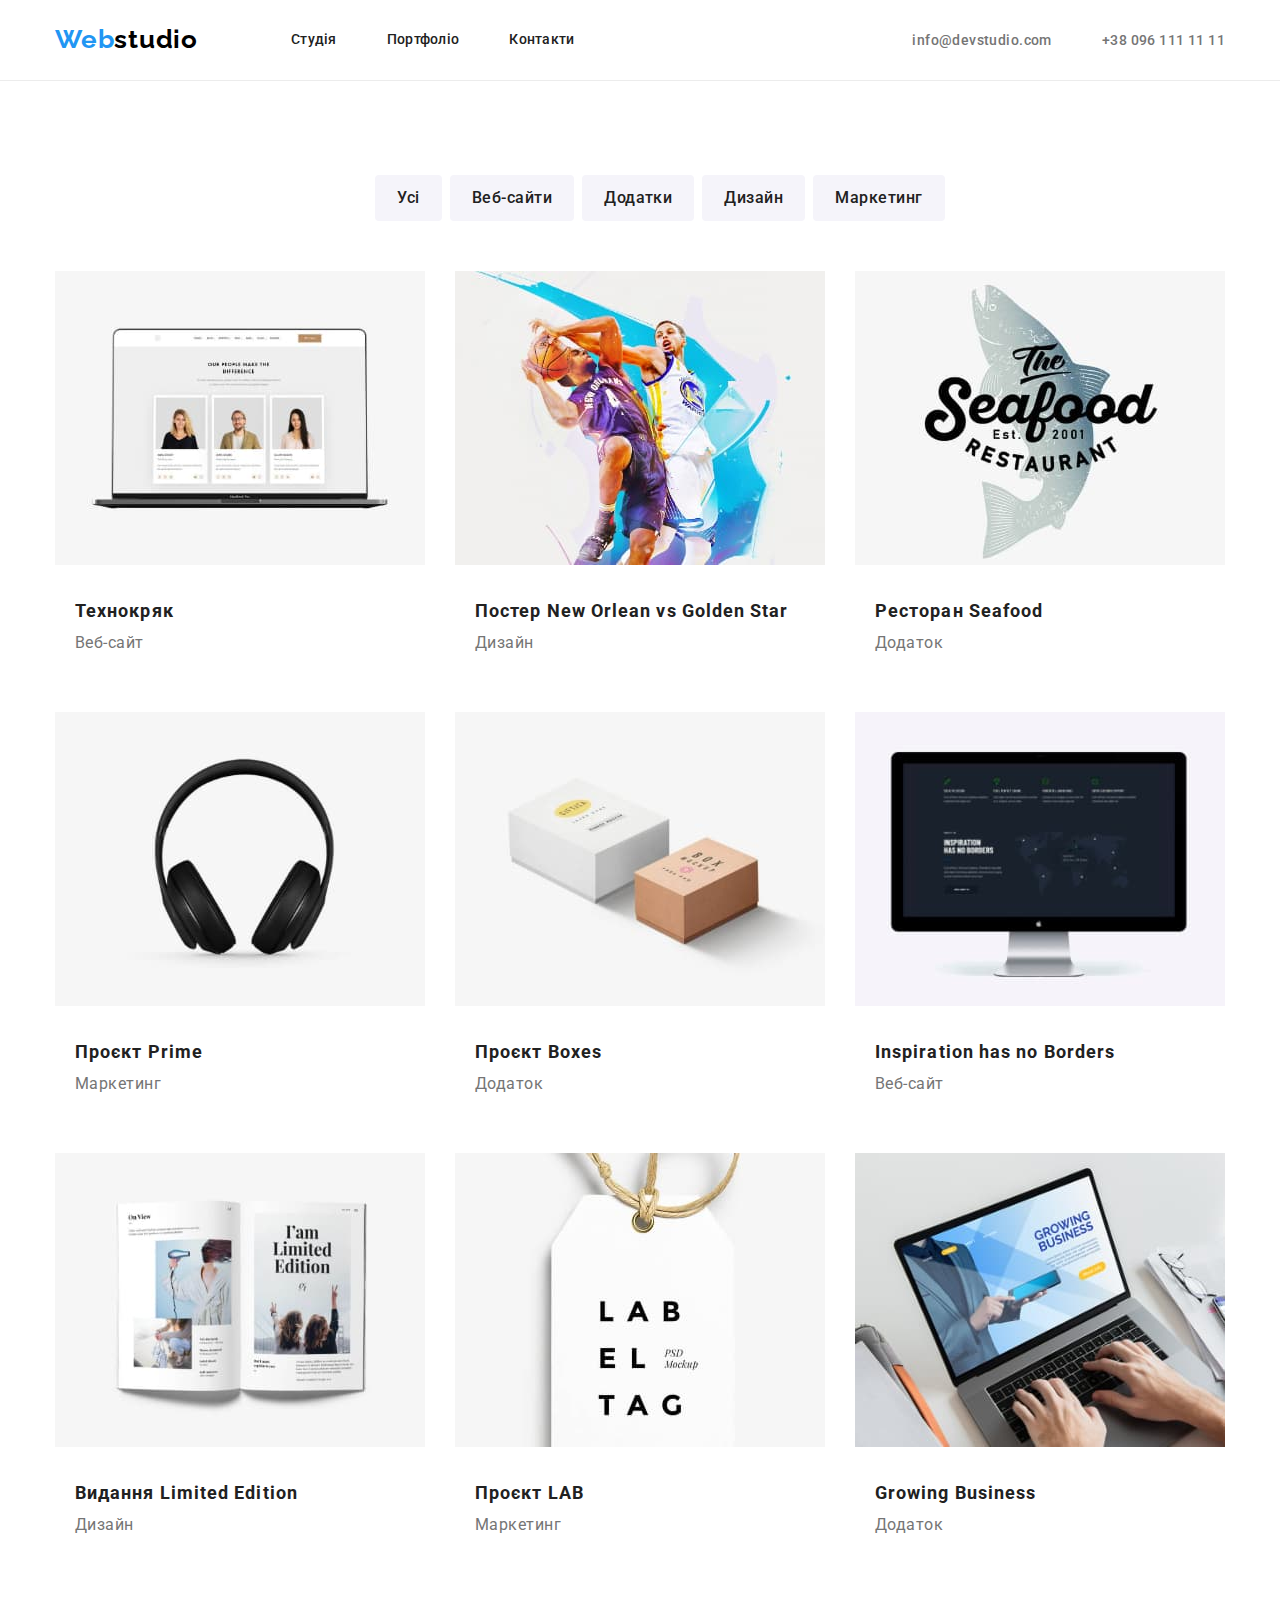
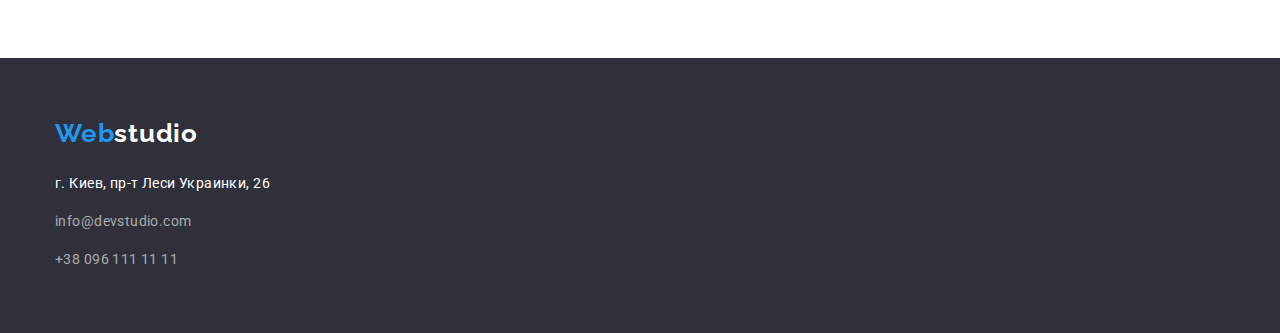
==== portfolio.html @ 4bb96e83 "start" ====
<!DOCTYPE html>
<html lang="uk">

<head>
    <meta charset="UTF-8">
    <meta http-equiv="X-UA-Compatible" content="IE=edge">
    <meta name="viewport" content="width=device-width, initial-scale=1.0">
    <title>Document</title>
    <link rel="preconnect" href="https://fonts.googleapis.com">
    <link rel="preconnect" href="https://fonts.gstatic.com" crossorigin>
    <link href="https://fonts.googleapis.com/css2?family=Raleway:wght@700&family=Roboto:wght@400;500;700;900&display=swap"
        rel="stylesheet">
    <link rel="stylesheet" href="css/styles.css">

</head>

<body>
    <header class="headerr">
        <div class="conteiner">
            <nav class="head-naw"> <a href="/index.html" class="logo">Web<span class="stud">studio</span></a>
                <ul class="siste-nav list">
                    <li class="siste-li"><a href="./index.html" class="link">Студія</a></li>
                    <li class="siste-li"><a href="./portfolio.html" class="link">Портфоліо</a></li>
                    <li class="siste-li"><a href="./index.html" class="link">Контакти</a></li>
                </ul>
    
                <ul class="info list">
                    <li class="info-contackt"><a href="mailto:info@devstudio.com" class="contackts">info@devstudio.com</a>
                    </li>
                    <li class="info-contackt"><a href="tel:+380961111111" class="contackts">+38 096 111 11 11</a></li>
    
                </ul>
            </nav>
        </div>
    </header>
     <main>
        <!-- верхня частину -->
    <section class="about-porfolio porf-head">
        <div class="conteiner">
        <h1 class=" visually-hidden">Портфоліо</h1>
            <ul class="ebout-li list">
                <li class="ebount-link"><button type="button" class="btn">Усі</button></li>
                <li class="ebount-link"><button type="button" class="btn">Веб-сайти</button></li>
                <li class="ebount-link"><button type="button" class="btn">Додатки</button></li>
                <li class="ebount-link"><button type="button" class="btn">Дизайн</button></li>
                <li class="ebount-link"><button type="button" class="btn">Маркетинг</button></li>
                
            </ul>
        

            
        <!-- середина фото і опис робіт-->

        
            <ul class="hero list">  
                <li class="hero-child"> <img src="./img/porfolio/texno.jpg" alt="технокряк" width="370">
                <div class="hero-block">
                    <h2 class="hero-titel">Технокряк</h2>
                   <p class="hero-text">Веб-сайт</p>
                </div>
                </li>
            
                <li class="hero-child"> <img src="./img/porfolio/poster.jpg" alt="баскедбольні гравці" width="370">
                <div class="hero-block">
                    <h2 class="hero-titel">Постер New Orlean vs Golden Star</h2>
                    <p class="hero-text">Дизайн</p>
                    </div>
                </li>

                <li class="hero-child"> <img src="./img/porfolio/restuarent.jpg" alt="акула" width="370">
                <div class="hero-block">
                    <h2 class="hero-titel">Ресторан Seafood</h2>
                    <p class="hero-text">Додаток</p>
                    </div>
                </li>

                <li class="hero-child"> <img src="./img/porfolio/prime.jpg" alt="навушники" width="370">
                <div class="hero-block">
                    <h2 class="hero-titel">Проєкт Prime</h2>
                    <p class="hero-text">Маркетинг</p>
                    </div>
                </li>

                <li class="hero-child"> <img src="./img/porfolio/box.jpg" alt="Коробка" width="370">
                    <div class="hero-block">
                    <h2 class="hero-titel">Проєкт Boxes</h2>
                    <p class="hero-text">Додаток</p>
                    </div>
                </li>

                <li class="hero-child"> <img src="./img/porfolio/imac.jpg" alt="компютер" width="370">
                <div class="hero-block">
                    <h2 class="hero-titel">Inspiration has no Borders</h2>
                    <p class="hero-text">Веб-сайт</p>
                    </div>
                </li>

                <li class="hero-child"> <img src="./img/porfolio/book.jpg" alt="книга" width="370">
                    <div class="hero-block">
                    <h2 class="hero-titel">Видання Limited Edition</h2>
                    <p class="hero-text">Дизайн</p>
                    </div>
                </li>
                
                <li class="hero-child"> <img src="./img/porfolio/lab.jpg" alt="картинка" width="370">
                <div class="hero-block">
                    <h2 class="hero-titel">Проєкт LAB</h2>
                    <p class="hero-text">Маркетинг</p>
                    </div>
                </li>

                <li class="hero-child"> <img src="./img/porfolio/macbook.jpg" alt="компютер" width="370">
                <div class="hero-block">
                    <h2 class="hero-titel">Growing Business</h2>
                    <p class="hero-text">Додаток</p>
                    </div>
                </li>
            </ul>

        </div>
    </section>
       
</main>
   

    <footer class="footer">
        <div class="conteiner">
            <div class="adres">
                <a href="index.html" class="logo">Web<span class="llogo">studio</span></a>
                <address class="address">
                    <ul class="titel list">
                        <li><a href="https://goo.gl/maps/CPtrU1FHBa2aNyZL9" target="_blank"
                                rel="noopener noreferrer nofollow" class="adress">г. Киев, пр-т Леси
                                Украинки, 26</a></li>
                        <li><a href="mailto:info@devstudio.com" class="contackt">info@devstudio.com</a></li>
                        <li><a href="tel:+380961111111" class="contackt">+38 096 111 11 11</a></li>
                    </ul>
                </address>
            </div>
        </div>
    </footer>
</body>

</html>
---- css/styles.css ----
/* основний колір color: #212121; */

/* синій колір #2196F3 */

/* для контактів #757575 */ 

/* для лого 2 #000000*/ 

/* для фону кнопки #F5F4FA */

/* для білого тексту #FFFFFF; */



h1,
h2,
h3,
h4,
h5,
h6,
ul,
p { margin: 0;
}

.conteiner { width: 1170px;
margin: 0 auto;
padding-left: 15px;
padding-right: 15px;}



:root { 
    --basic-colour:#212121;
    --minor-colour:#2196F3;
    --contacts-coluor:#757575;
    --logo-colour:#000000; 
    --button-colour:#F5F4FA;
    --text-wite:#FFFFFF; 
    --fon-colour: #F5F5F5;
    --footer-colour:rgba(255, 255, 255, 0.6);
    --button-active: #188CE8;
    --sectiom-dark-:#2F303A;
    --box-shadow-cart :0px 1px 3px rgba(0, 0, 0, 0.12),
        0px 1px 1px rgba(0, 0, 0, 0.14),
        0px 2px 1px rgba(0, 0, 0, 0.2);}

body { 
 color:var(--basic-colour);
 font-family: 'Roboto' , sans-serif; 
 font-style: normal;
margin: 0px;}
 
 /* загального використання */
 .visually-hidden { position: absolute;
        white-space: nowrap;
        width: 1px;
        height: 1px;
        overflow: hidden;
        border: 0;
        padding: 0;
        clip: rect(0 0 0 0);
        clip-path: inset(50%);
        margin: -1px;}
 
        .list {list-style: none;}

/* шапка */

.headerr {
border-bottom: 1px solid #ECECEC;}


.headerr .link{display: block;
text-decoration: none;
padding: 32px 0px;}

.headerr .head-naw { display: flex;
    align-items: center;}


.headerr .logo { margin-right: 93px;
    padding: 24px 0px;
    
    font-family: 'Raleway';
    font-weight: 700;
    font-size: 26px;
    line-height: 1.2;
    letter-spacing: 0.03em;
    color: var(--minor-colour);
    text-decoration: none;}
.logo .stud {color: var(--logo-colour);}



.siste-nav .link {
    font-weight: 500;
    font-size: 14px;
    line-height: 1.14;
    letter-spacing: 0.02em;
color: var(--basic-colour);}
.siste-nav .link:hover { color: var(--minor-colour);}
.siste-nav .link:focus { color: var(--minor-colour);}

.siste-nav {display: flex;
padding: 0px;}





/* контакти */


.info {display: flex;
align-items: baseline;}
 
.siste-nav { gap: 50px;}

.info {margin-left: auto;}

.info .info-contackt:last-child {margin-left: 50px;}

.info .contackts {
padding-top: 32px;
padding-bottom: 32px;
     
    font-weight: 500;
    font-size: 14px;
    line-height: 2.0;
    letter-spacing: 0.03em;
    color: var(--contacts-coluor);}



.info .contackts:hover, 
.info .contackts:focus
 {color: var(--minor-colour);}

.headerr .link {text-decoration:none}
.headerr .logo {text-decoration: none}
.headerr .contackts {text-decoration: none}
/* верхня частина*/

.about {background-color:var(--sectiom-dark-);
    padding-top: 200px;
    padding-bottom: 200px;
}

.about .titel {
    margin: 0 auto;
    max-width: 696px;
    text-align: center;
    font-weight: 900;
    font-size: 44px;
    line-height: 1.36;
    letter-spacing: 0.06em;
    text-transform: uppercase;
    color: var(--text-wite)}

    .about  .about-btn { 
        border: none;
        color: var(--text-wite);
        background-color: var(--minor-colour);  
        cursor: pointer;
        font-weight: 700;
        font-size: 16px;
        line-height: 1.87;
        letter-spacing: 0.06em;}

       .about .about-btn {
        display: block;
        margin: 0 auto ;
        margin-top: 30px;
        padding: 10px 32px;
       
        border-radius: 4px;
        box-shadow: 0px 4px 4px rgba(0, 0, 0, 0.15);
        font-family: 'Roboto',sans-serif;}

        .about .about-btn:hover {background-color: var(--button-active);}
        .about .about-btn:focus {background-color: var(--button-active);}
                
.

 

  /*-- про нас */
  .about-us {background-color: var(--fon-colour);
}
  .about-us .titel {
    
    margin-bottom: 10px;
    font-weight: 700;
    font-size: 14px;
    line-height: 1.2;
    letter-spacing: 0.03em;
    text-transform: uppercase;
    color: var(--basic-colour);
    text-transform: uppercase;}

    .about-us .text {
        font-weight: 400;
        font-size: 14px;
        line-height: 2.0;
        letter-spacing: 0.03em;
        color: var(--contacts-coluor);}

    .about-us .about-me { 
        display: flex;
        padding-top: 94px;
        padding-bottom: 94px;
        padding-left: 0px;
    }
    
    
   
    .about-us  .list-li { width: 270px;}
        .about-us .list-li:not(:last-child) {margin-right: 30px;}

    
     
/* -- чим ми займаємось-- */
.our-work {padding-bottom: 94px;}

.our-work .our-work-titel {
    text-align: center;
   margin-bottom: 50px;
    
    font-weight: 700;
    font-size: 36px;
    line-height: 1.2;
    letter-spacing: 0.03em;
    color: var(--basic-colour);}

 .work { display: flex;
         padding-left: 0px;
        margin: -15px;}


.work-li {margin: 15px;}

 /*.work>.work-li {
    flex-basis: 270px;
}

.work .work-li+.work-li {
    margin-left: 30px;
} */
 

/* -- наша команда -- */
 
.team {background-color: var(--button-colour);

padding-top: 94px;
padding-bottom: 94px;}

.team .cart {background-color: var(--text-wite);
box-shadow: var(--box-shadow-cart);
}
.team .titel {
    margin-bottom: 50px;
    
    text-align: center;
    font-weight: 700;
    font-size: 36px;
    line-height: 1.2;
   letter-spacing: 0.03em;
    color:var(--basic-colour);}

.team .men {
        padding-top: 30px;
        text-align: center;
        font-weight: 500;
        font-size: 16px;
        line-height: 1.2;
        letter-spacing: 0.03em;
        color:var(--basic-colour);}

.team .text {margin-top: 10px;
            padding-bottom: 30px;
            text-align: center;
            font-weight: 400;
            font-size: 16px;
            line-height: 1.2;
            letter-spacing: 0.03em;
            color:var(--contacts-coluor);}

        .team-lid { padding: 0px;}

        .team .team-lid { display: flex;}
        .team .cart + .cart { margin-left: 30px;}

/* 2 верхня частина для порфоліо навігація*/

.about-porfolio {text-align: center;
padding-top: 94px;
padding-bottom: 94px;}

.about-porfolio .ebout-li {display: flex;
    justify-content: center;
margin-bottom: 50px;
gap: 8px;}


.ebout-li .btn { border-radius: 4px;
border: 0px;}
.ebout-li .btn { padding: 6px 22px;}

.about-porfolio .btn {background: #F5F4FA;
    color:var(--basic-colour);
    font-family: 'Roboto';
    font-weight: 500;
    font-size: 16px;
    line-height: 2.15;
    letter-spacing: 0.03em;
    cursor: pointer;}

.about-porfolio .btn:hover,
.about-porfolio .btn:focus {background-color: var(--minor-colour);
color: var(--text-wite);}

.ebout-li {
    
    font-weight: 500;
    font-size: 16px;
    line-height: 1.6;
    letter-spacing: 0.03em;}

    
/* 2 середина фото і опис робіт*/



.hero {display: flex;
flex-wrap: wrap;
margin: -15px;
padding: 0px;} 

.hero-child {
    flex-basis: calc(100% / 3 - 30px);
    margin: 15px; }

.hero-block { padding: 24px 20px;}
 
.hero-titel {
    
    text-align: initial;
    font-weight: 700;
    font-size: 18px;
    line-height: 2.0;
    letter-spacing: 0.06em;
    color:var(--basic-colour); }

.hero-text {
   

    text-align: initial;
    font-weight: 400;
    font-size: 16px;
    line-height: 1.8;
    letter-spacing: 0.03em;
    color: var(--contacts-coluor);}


/* підвал */
.footer {background-color: #2F303A;
padding-top: 60px;
padding-bottom: 60px;
font-family: 'Roboto';
font-style: normal;
}

.footer .logo {margin-bottom: 20px;
    display: inline-block;

    font-family: 'Raleway';
    font-weight: 700;
    font-size: 26px;
    line-height: 1.2;
    letter-spacing: 0.03em;
    color: var(--minor-colour);
    text-decoration: none;}

.address { font-family:normal;
}

.footer  .llogo {color:var(--text-wite);
}



.titel {font-family: 'Roboto';
    font-style: normal;
     padding: 0px;} 

   .footer .contackt {

    font-weight: 400;
    font-size: 14px;
    line-height: 2.0;
    letter-spacing: 0.03em;
    color:var(--footer-colour);
    text-decoration: none;
    font-style: normal;}
    .footer .contackt:hover {color: var(--minor-colour);}
    .footer .contackt:focus {color: var(--minor-colour);}  

    .footer .adress {
        font-weight: 400;
        font-size: 14px;
        line-height: 2.0;
        letter-spacing: 0.03em;
        color:var(--text-wite);
        text-decoration: none;
        font-style: normal;}

     .footer .adress:hover {color: var(--minor-colour);}
     .footer .adress:focus { color: var(--minor-colour);}
      
      .footer .titel li{margin-bottom: 10px;}
          .footer .titel li:last-child{margin-bottom: 0px;}
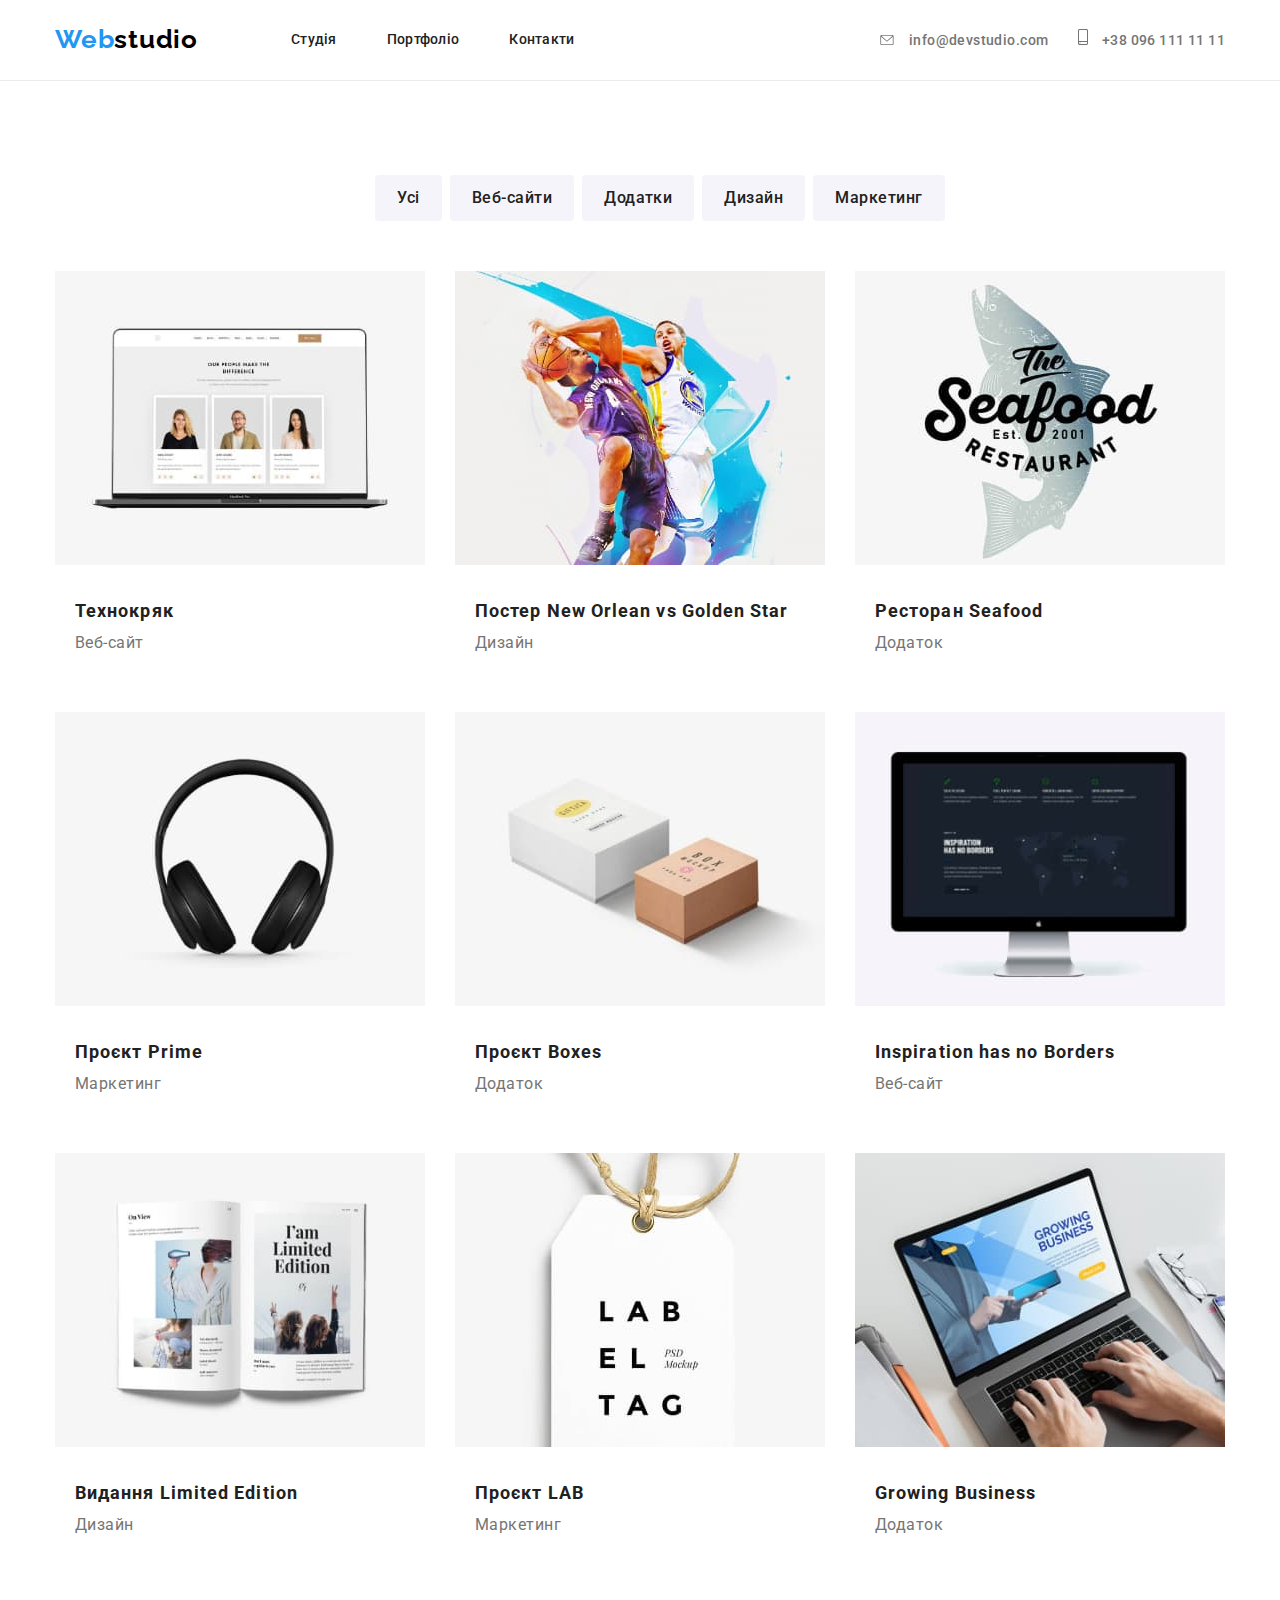
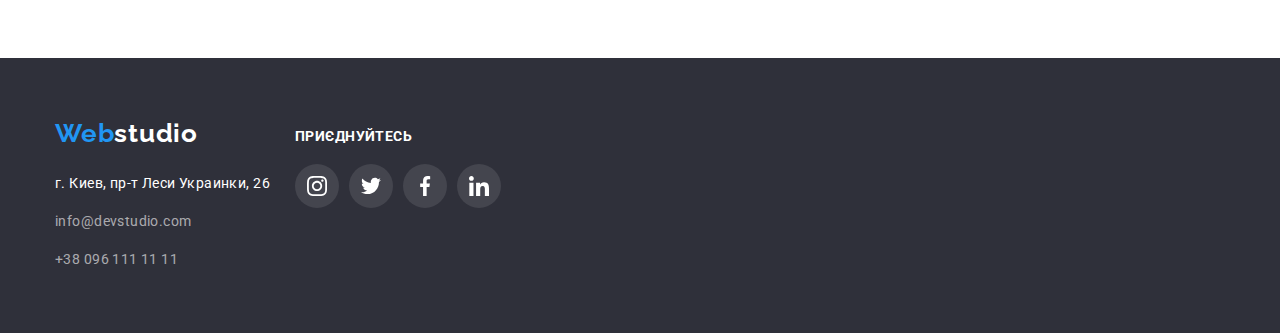
==== commit 7bce6f3f: "home-work-4-17-09" ====
--- a/portfolio.html
+++ b/portfolio.html
@@ -25,9 +25,27 @@
                 </ul>
     
                 <ul class="info list">
-                    <li class="info-contackt"><a href="mailto:info@devstudio.com" class="contackts">info@devstudio.com</a>
+    
+                    <li class="info-contackt">
+                        <a href="mailto:info@devstudio.com" class="contackts">
+    
+                            <svg class="info-card" width="16" height="10">
+                                <use href="./img/sprite.svg#envelope"></use>
+                            </svg>
+                            info@devstudio.com
+    
+                        </a>
                     </li>
-                    <li class="info-contackt"><a href="tel:+380961111111" class="contackts">+38 096 111 11 11</a></li>
+    
+                    <li class="info-contackt">
+                        <a href="tel:+380961111111" class="contackts">
+    
+                            <svg class="info-card" width="10" height="16">
+                                <use href="./img/sprite.svg#smartphone"></use>
+                            </svg>
+    
+                            +38 096 111 11 11 </a>
+                    </li>
     
                 </ul>
             </nav>
@@ -123,22 +141,66 @@
 </main>
    
 
-    <footer class="footer">
-        <div class="conteiner">
-            <div class="adres">
-                <a href="index.html" class="logo">Web<span class="llogo">studio</span></a>
-                <address class="address">
-                    <ul class="titel list">
-                        <li><a href="https://goo.gl/maps/CPtrU1FHBa2aNyZL9" target="_blank"
-                                rel="noopener noreferrer nofollow" class="adress">г. Киев, пр-т Леси
-                                Украинки, 26</a></li>
-                        <li><a href="mailto:info@devstudio.com" class="contackt">info@devstudio.com</a></li>
-                        <li><a href="tel:+380961111111" class="contackt">+38 096 111 11 11</a></li>
-                    </ul>
-                </address>
-            </div>
-        </div>
-    </footer>
+<footer class="footer">
+    <div class="conteiner conteiner-flex">
+
+        <div class="foter1">
+            <a href="index.html" class="logo">Web<span class="llogo">studio</span></a>
+            <address class="address">
+                <ul class="titel list">
+                    <li><a href="https://goo.gl/maps/CPtrU1FHBa2aNyZL9" target="_blank"
+                            rel="noopener noreferrer nofollow" class="adress">г. Киев, пр-т Леси
+                            Украинки, 26</a></li>
+                    <li><a href="mailto:info@devstudio.com" class="contackt">info@devstudio.com</a></li>
+                    <li><a href="tel:+380961111111" class="contackt">+38 096 111 11 11</a></li>
+                </ul>
+            </address>
+        </div>
+
+        <div class="footer2">
+            <h4 class="gogo">приєднуйтесь</h4>
+            <ul class="communic-ul list">
+                <li class="communic-li">
+
+                    <a href="" class="a-communic">
+                        <svg class="svg-communic" width="20" height="20">
+                            <use href="./img/sprite.svg#instagram" class="use"></use>
+                        </svg>
+                    </a>
+
+                </li>
+                <li class="communic-li">
+
+                    <a href="" class="a-communic">
+                        <svg class="svg-communic" width="20" height="20">
+                            <use href="./img/sprite.svg#twitter" class="use"></use>
+                        </svg>
+                    </a>
+
+                </li>
+                <li class="communic-li">
+
+                    <a href="" class="a-communic">
+                        <svg class="svg-communic" width="20" height="20">
+                            <use href="./img/sprite.svg#facebook" class="use"></use>
+                        </svg>
+                    </a>
+
+                </li>
+                <li class="communic-li">
+
+                    <a href="" class="a-communic">
+                        <svg class="svg-communic" width="20" height="20">
+                            <use href="./img/sprite.svg#in" class="use"></use>
+                        </svg>
+                    </a>
+
+                </li>
+            </ul>
+        </div>
+
+    </div>
+</footer>
 </body>
 
 </html>--- a/css/styles.css
+++ b/css/styles.css
@@ -42,7 +42,11 @@
     --sectiom-dark-:#2F303A;
     --box-shadow-cart :0px 1px 3px rgba(0, 0, 0, 0.12),
         0px 1px 1px rgba(0, 0, 0, 0.14),
-        0px 2px 1px rgba(0, 0, 0, 0.2);}
+        0px 2px 1px rgba(0, 0, 0, 0.2);
+    --sicial-colour-:#AFB1B8;
+    --company-colour--: #AFB1B8;
+    --linear-gradient-about--:rgba(47, 48, 58, 0.4);
+    --icon-footer--: rgba(255, 255, 255, 0.1);}
 
 body { 
  color:var(--basic-colour);
@@ -104,37 +108,47 @@
 .siste-nav {display: flex;
 padding: 0px;}
 
-
+.siste-nav {
+    gap: 50px;
+}
 
 
 
 /* контакти */
-
 
 .info {display: flex;
 align-items: baseline;}
  
-.siste-nav { gap: 50px;}
-
 .info {margin-left: auto;}
 
-.info .info-contackt:last-child {margin-left: 50px;}
+.info .info-contackt:last-child {margin-left: 30px;}
 
 .info .contackts {
+    
 padding-top: 32px;
 padding-bottom: 32px;
-     
-    font-weight: 500;
-    font-size: 14px;
-    line-height: 2.0;
-    letter-spacing: 0.03em;
-    color: var(--contacts-coluor);}
-
-
-
-.info .contackts:hover, 
-.info .contackts:focus
- {color: var(--minor-colour);}
+font-weight: 500;
+font-size: 14px;
+line-height: 2.0;
+letter-spacing: 0.03em;
+color: var(--contacts-coluor);}
+
+.info-card {fill: var(--contacts-coluor);}
+.info .info-card {
+    margin-right: 10px;
+}
+.contackts:hover ,
+.contackts:focus  {
+color: #188CE8; }
+.contackts:hover svg,
+.contackts:focus svg{
+    fill: #188CE8;}
+
+
+
+
+
+
 
 .headerr .link {text-decoration:none}
 .headerr .logo {text-decoration: none}
@@ -144,6 +158,12 @@
 .about {background-color:var(--sectiom-dark-);
     padding-top: 200px;
     padding-bottom: 200px;
+}
+
+.about {
+    background-image: linear-gradient(var(--linear-gradient-about--), var(--linear-gradient-about--));
+    background-image: url(../img/Img.svg) ;
+    
 }
 
 .about .titel {
@@ -185,8 +205,24 @@
  
 
   /*-- про нас */
-  .about-us {background-color: var(--fon-colour);
-}
+  
+.block-about { 
+    display: flex;
+    justify-content: center;
+width: 270px;
+height: 120px;
+background-color: var(--button-colour);
+border-radius: 4px;
+}
+  
+.block-about .about-svg { 
+padding-top: 25px;
+    width: 65px;
+    height: 70px;
+}
+  
+  
+
   .about-us .titel {
     
     margin-bottom: 10px;
@@ -215,10 +251,25 @@
     
    
     .about-us  .list-li { width: 270px;}
-        .about-us .list-li:not(:last-child) {margin-right: 30px;}
-
-    
-     
+    .about-us .list-li:not(:last-child) {margin-right: 30px;}
+
+    
+        .block-about { 
+        text-align: center;
+        width: 270px;
+        height: 120px; 
+        background-color: var(--button-colour);
+        border-radius: 4px ;
+        border: 1px solid #F5F4FA;
+        margin-bottom: 30px;}
+        
+        .block-svg { width: 65px;
+        height: 70px;
+        margin: 25px;}
+
+        .block-about:hover {border-color: #188CE8;} 
+
+
 /* -- чим ми займаємось-- */
 .our-work {padding-bottom: 94px;}
 
@@ -239,13 +290,7 @@
 
 .work-li {margin: 15px;}
 
- /*.work>.work-li {
-    flex-basis: 270px;
-}
-
-.work .work-li+.work-li {
-    margin-left: 30px;
-} */
+
  
 
 /* -- наша команда -- */
@@ -290,6 +335,74 @@
 
         .team .team-lid { display: flex;}
         .team .cart + .cart { margin-left: 30px;}
+        
+        .team .social {
+            display: flex;
+           justify-content: center;
+       
+        margin-bottom: 42px;
+        padding: 0px;
+        gap: 10px;}
+
+        .team .svg-social { fill:var(--sicial-colour-);}
+        .team .a-social {
+            display: flex;
+            padding: 12px;
+            border-radius: 50%;
+        }
+
+        .team .a-social:hover { background-color: var(--button-active);
+        }
+        .team .a-social:hover use {fill: #FFFFFF;}
+        
+/* постійний клієнт*/
+
+
+.client {
+padding-top: 94px;
+padding-bottom: 94px;}
+
+.client .client-p { font-weight: 700;
+    font-size: 36px;
+    line-height: 42px;
+    text-align: center;
+    letter-spacing: 0.03em;
+    color: #212121;}
+
+.company {
+display: flex;
+justify-content: center;
+gap: 30px;
+margin-top: 50px;
+padding: 0px;}
+
+  
+
+.company-a {
+    display: flex;
+    align-items: center;
+    justify-content: center;
+    width: 170px;
+    height: 92px;
+    border: 1px solid #AFB1B8;
+    border-radius: 4px;
+    cursor: pointer;}
+
+.company-svg {
+    width: 106px;
+    height: 60px;
+    fill: var(--company-colour--);
+    padding: 18px 32px;}
+  
+.company-svg:hover ,
+.company-svg:focus { fill: var(--minor-colour);}
+
+.client .company-a:hover,
+.client .company-a:focus {
+border-color:var(--minor-colour);
+fill: var(--minor-colour);}
+
+
 
 /* 2 верхня частина для порфоліо навігація*/
 
@@ -364,16 +477,23 @@
 
 
 /* підвал */
-.footer {background-color: #2F303A;
+.footer {
+background-color: #2F303A;
 padding-top: 60px;
 padding-bottom: 60px;
 font-family: 'Roboto';
 font-style: normal;
 }
 
-.footer .logo {margin-bottom: 20px;
+.conteiner-flex {display: flex;}
+
+
+
+
+.footer .logo {
+    height: 31px;
+    margin-bottom: 20px;
     display: inline-block;
-
     font-family: 'Raleway';
     font-weight: 700;
     font-size: 26px;
@@ -383,6 +503,8 @@
     text-decoration: none;}
 
 .address { font-family:normal;
+    width: 240px;
+    margin: 0px;
 }
 
 .footer  .llogo {color:var(--text-wite);
@@ -419,4 +541,40 @@
      .footer .adress:focus { color: var(--minor-colour);}
       
       .footer .titel li{margin-bottom: 10px;}
-          .footer .titel li:last-child{margin-bottom: 0px;}
+    .footer .titel li:last-child{margin-bottom: 0px;}
+
+   
+    
+    .footer2 {margin-top: 10px;}
+
+    .gogo {
+        
+        margin-bottom: 20px;
+        font-weight: 700;
+        font-size: 14px;
+        line-height: 16px;
+        letter-spacing: 0.03em;
+        text-transform: uppercase;
+        color: var(--text-wite)}
+
+    .communic-ul{
+    display: flex;
+    justify-content: center;
+    padding: 0px;
+    gap: 10px;}
+
+     .communic-li {
+       
+        padding: 0px;
+        width: 44px;
+        height: 44px; }
+
+      .a-communic {
+        display: flex;
+        padding: 12px;
+        border-radius: 50%;
+        background-color: var(--icon-footer--);}
+
+        .a-communic:hover {background-color: var(--minor-colour);}
+
+        .svg-communic {fill: var(--text-wite);}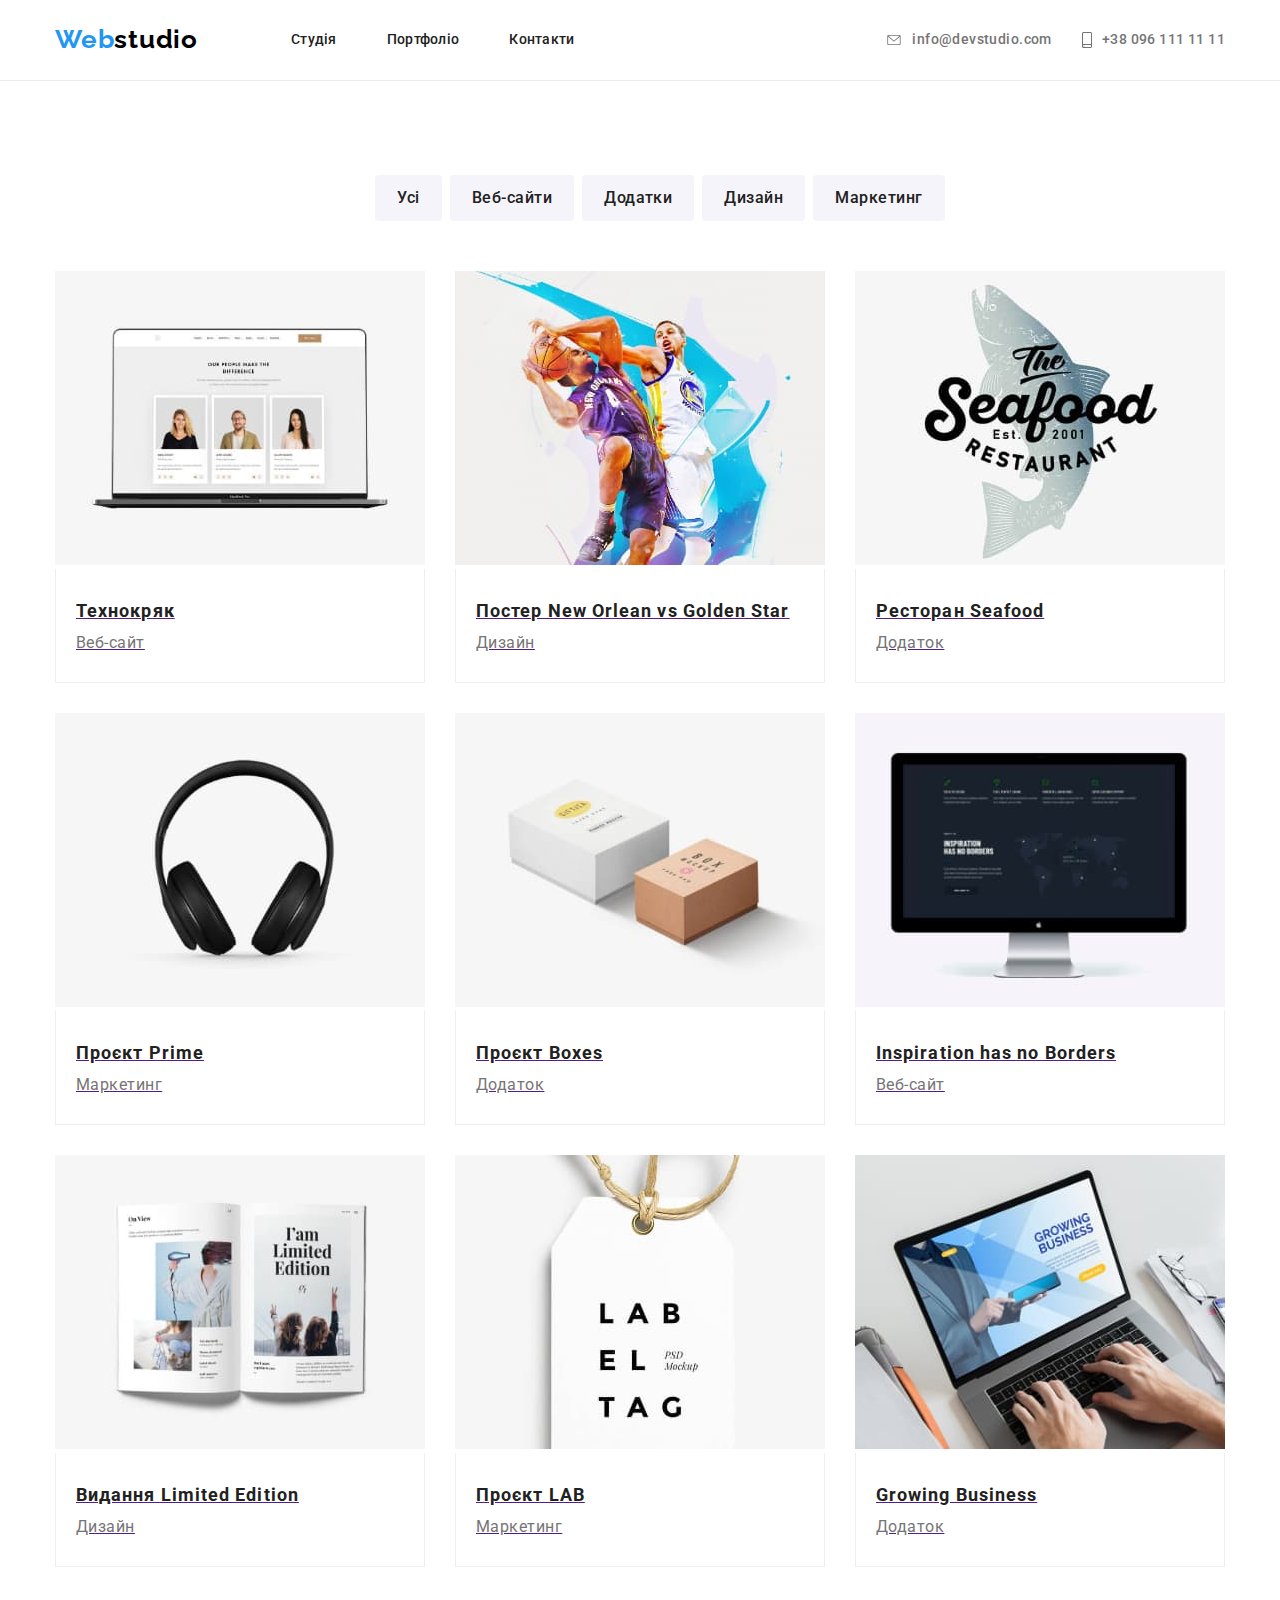
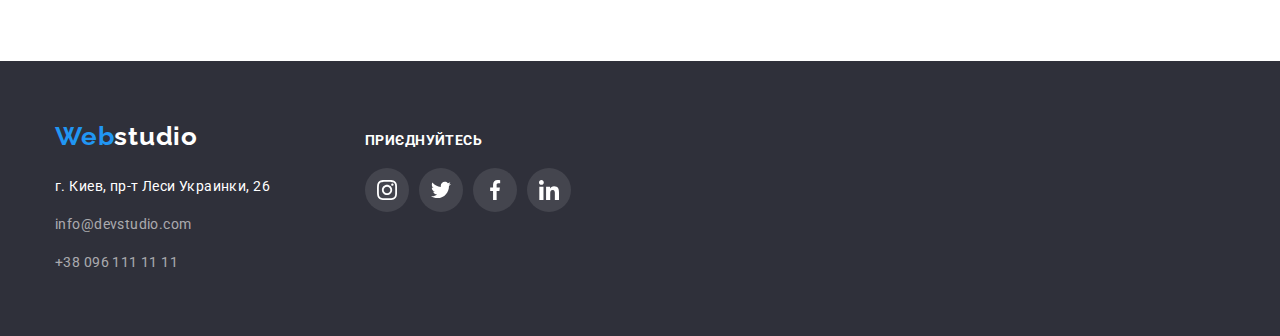
==== commit fa77ecb6: "home-work-04" ====
--- a/portfolio.html
+++ b/portfolio.html
@@ -71,67 +71,95 @@
 
         
             <ul class="hero list">  
-                <li class="hero-child"> <img src="./img/porfolio/texno.jpg" alt="технокряк" width="370">
-                <div class="hero-block">
-                    <h2 class="hero-titel">Технокряк</h2>
-                   <p class="hero-text">Веб-сайт</p>
-                </div>
+                
+                <li class="hero-child"> 
+                <a href="" class="hero-site">
+                   <img src="./img/porfolio/texno.jpg" alt="технокряк" width="370">
+                     <div class="hero-block">
+                        <h2 class="hero-titel">Технокряк</h2>
+                        <p class="hero-text">Веб-сайт</p>
+                    </div>
+                </a>
                 </li>
             
-                <li class="hero-child"> <img src="./img/porfolio/poster.jpg" alt="баскедбольні гравці" width="370">
-                <div class="hero-block">
+                <li class="hero-child"> 
+                    <a href="" class="hero-site">
+                    <img src="./img/porfolio/poster.jpg" alt="баскедбольні гравці" width="370">
+                    <div class="hero-block">
                     <h2 class="hero-titel">Постер New Orlean vs Golden Star</h2>
                     <p class="hero-text">Дизайн</p>
                     </div>
-                </li>
-
-                <li class="hero-child"> <img src="./img/porfolio/restuarent.jpg" alt="акула" width="370">
-                <div class="hero-block">
+                    </a>
+                </li>
+
+                <li class="hero-child"> 
+                    <a href="" class="hero-site">
+                    <img src="./img/porfolio/restuarent.jpg" alt="акула" width="370">
+                    <div class="hero-block">
                     <h2 class="hero-titel">Ресторан Seafood</h2>
                     <p class="hero-text">Додаток</p>
                     </div>
-                </li>
-
-                <li class="hero-child"> <img src="./img/porfolio/prime.jpg" alt="навушники" width="370">
-                <div class="hero-block">
+                    </a>
+                </li>
+
+                <li class="hero-child"> 
+                    <a href="" class="hero-site">
+                    <img src="./img/porfolio/prime.jpg" alt="навушники" width="370">
+                    <div class="hero-block">
                     <h2 class="hero-titel">Проєкт Prime</h2>
                     <p class="hero-text">Маркетинг</p>
                     </div>
-                </li>
-
-                <li class="hero-child"> <img src="./img/porfolio/box.jpg" alt="Коробка" width="370">
+                    </a>
+                </li>
+
+                <li class="hero-child"> 
+                    <a href="" class="hero-site">
+                      <img src="./img/porfolio/box.jpg" alt="Коробка" width="370">
                     <div class="hero-block">
                     <h2 class="hero-titel">Проєкт Boxes</h2>
                     <p class="hero-text">Додаток</p>
                     </div>
-                </li>
-
-                <li class="hero-child"> <img src="./img/porfolio/imac.jpg" alt="компютер" width="370">
-                <div class="hero-block">
+                    </a>
+                </li>
+
+                <li class="hero-child"> 
+                    <a href="" class="hero-site">
+                    <img src="./img/porfolio/imac.jpg" alt="компютер" width="370">
+                    <div class="hero-block">
                     <h2 class="hero-titel">Inspiration has no Borders</h2>
                     <p class="hero-text">Веб-сайт</p>
                     </div>
-                </li>
-
-                <li class="hero-child"> <img src="./img/porfolio/book.jpg" alt="книга" width="370">
+                    </a>
+                </li>
+
+                <li class="hero-child"> 
+                    <a href="" class="hero-site">
+                    <img src="./img/porfolio/book.jpg" alt="книга" width="370">
                     <div class="hero-block">
                     <h2 class="hero-titel">Видання Limited Edition</h2>
                     <p class="hero-text">Дизайн</p>
                     </div>
+                    </a>
                 </li>
                 
-                <li class="hero-child"> <img src="./img/porfolio/lab.jpg" alt="картинка" width="370">
+                <li class="hero-child"> 
+                    <a href="" class="hero-site">
+                    <img src="./img/porfolio/lab.jpg" alt="картинка" width="370">
                 <div class="hero-block">
                     <h2 class="hero-titel">Проєкт LAB</h2>
                     <p class="hero-text">Маркетинг</p>
                     </div>
-                </li>
-
-                <li class="hero-child"> <img src="./img/porfolio/macbook.jpg" alt="компютер" width="370">
-                <div class="hero-block">
+                    </a>
+                </li>
+
+                <li class="hero-child"> 
+                    <a href="" class="hero-site">
+                    <img src="./img/porfolio/macbook.jpg" alt="компютер" width="370">
+                    <div class="hero-block">
                     <h2 class="hero-titel">Growing Business</h2>
                     <p class="hero-text">Додаток</p>
                     </div>
+                    </a>
                 </li>
             </ul>
 
--- a/css/styles.css
+++ b/css/styles.css
@@ -46,7 +46,8 @@
     --sicial-colour-:#AFB1B8;
     --company-colour--: #AFB1B8;
     --linear-gradient-about--:rgba(47, 48, 58, 0.4);
-    --icon-footer--: rgba(255, 255, 255, 0.1);}
+    --icon-footer--: rgba(255, 255, 255, 0.1);
+    --hover-card--:box-shadow: 0px 1px 1px rgba(0, 0, 0, 0.12), 0px 4px 4px rgba(0, 0, 0, 0.06), 1px 4px 6px rgba(0, 0, 0, 0.16);}
 
 body { 
  color:var(--basic-colour);
@@ -117,19 +118,21 @@
 /* контакти */
 
 .info {display: flex;
-align-items: baseline;}
+align-items: center;}
  
 .info {margin-left: auto;}
 
 .info .info-contackt:last-child {margin-left: 30px;}
 
 .info .contackts {
+display: flex;
+align-items: center;
     
 padding-top: 32px;
 padding-bottom: 32px;
 font-weight: 500;
 font-size: 14px;
-line-height: 2.0;
+line-height: 1.14;
 letter-spacing: 0.03em;
 color: var(--contacts-coluor);}
 
@@ -161,8 +164,11 @@
 }
 
 .about {
-    background-image: linear-gradient(var(--linear-gradient-about--), var(--linear-gradient-about--));
-    background-image: url(../img/Img.svg) ;
+    width: 1600px;
+    margin: 0 auto;
+    background-image: linear-gradient(var(--linear-gradient-about--), var(--linear-gradient-about--)), url(../img/Img.svg) ;
+    
+    background-repeat: no-repeat;
     
 }
 
@@ -267,7 +273,8 @@
         height: 70px;
         margin: 25px;}
 
-        .block-about:hover {border-color: #188CE8;} 
+        .block-about:hover {border-color: var(--button-active)} 
+        .block-about:focus {border-color: var(--button-active)}
 
 
 /* -- чим ми займаємось-- */
@@ -351,9 +358,11 @@
             border-radius: 50%;
         }
 
-        .team .a-social:hover { background-color: var(--button-active);
-        }
+        .team .a-social:hover { background-color: var(--button-active);}
+        .team .a-social:hover {background-color: var(--button-active); }
+        
         .team .a-social:hover use {fill: #FFFFFF;}
+        .team .a-social:focus use {fill: #FFFFFF;}
         
 /* постійний клієнт*/
 
@@ -394,10 +403,13 @@
     fill: var(--company-colour--);
     padding: 18px 32px;}
   
-.company-svg:hover ,
+.company-svg:hover {fill: var(--minor-colour);}
 .company-svg:focus { fill: var(--minor-colour);}
 
-.client .company-a:hover,
+.client .company-a:hover{ 
+border-color: var(--minor-colour);
+fill: var(--minor-colour);}
+
 .client .company-a:focus {
 border-color:var(--minor-colour);
 fill: var(--minor-colour);}
@@ -454,7 +466,16 @@
     flex-basis: calc(100% / 3 - 30px);
     margin: 15px; }
 
-.hero-block { padding: 24px 20px;}
+.hero-site {display: block;}
+
+.hero-site:hover {box-shadow: 0px 1px 1px rgba(0, 0, 0, 0.12), 0px 4px 4px rgba(0, 0, 0, 0.06), 1px 4px 6px rgba(0, 0, 0, 0.16);}
+.hero-site:focus {box-shadow: 0px 1px 1px rgba(0, 0, 0, 0.12), 0px 4px 4px rgba(0, 0, 0, 0.06), 1px 4px 6px rgba(0, 0, 0, 0.16);}
+
+
+
+.hero-block { padding: 24px 20px;
+border: 1px solid #EEEEEE;
+border-top: none;}
  
 .hero-titel {
     
@@ -485,8 +506,8 @@
 font-style: normal;
 }
 
-.conteiner-flex {display: flex;}
-
+.conteiner-flex {display: flex;
+    align-items: baseline;}
 
 
 
@@ -545,7 +566,7 @@
 
    
     
-    .footer2 {margin-top: 10px;}
+    .footer2 {margin-left: 70px;}
 
     .gogo {
         
@@ -576,5 +597,7 @@
         background-color: var(--icon-footer--);}
 
         .a-communic:hover {background-color: var(--minor-colour);}
+        .a-communic:focus { background-color: var(--minor-colour);
+                 }
 
         .svg-communic {fill: var(--text-wite);}